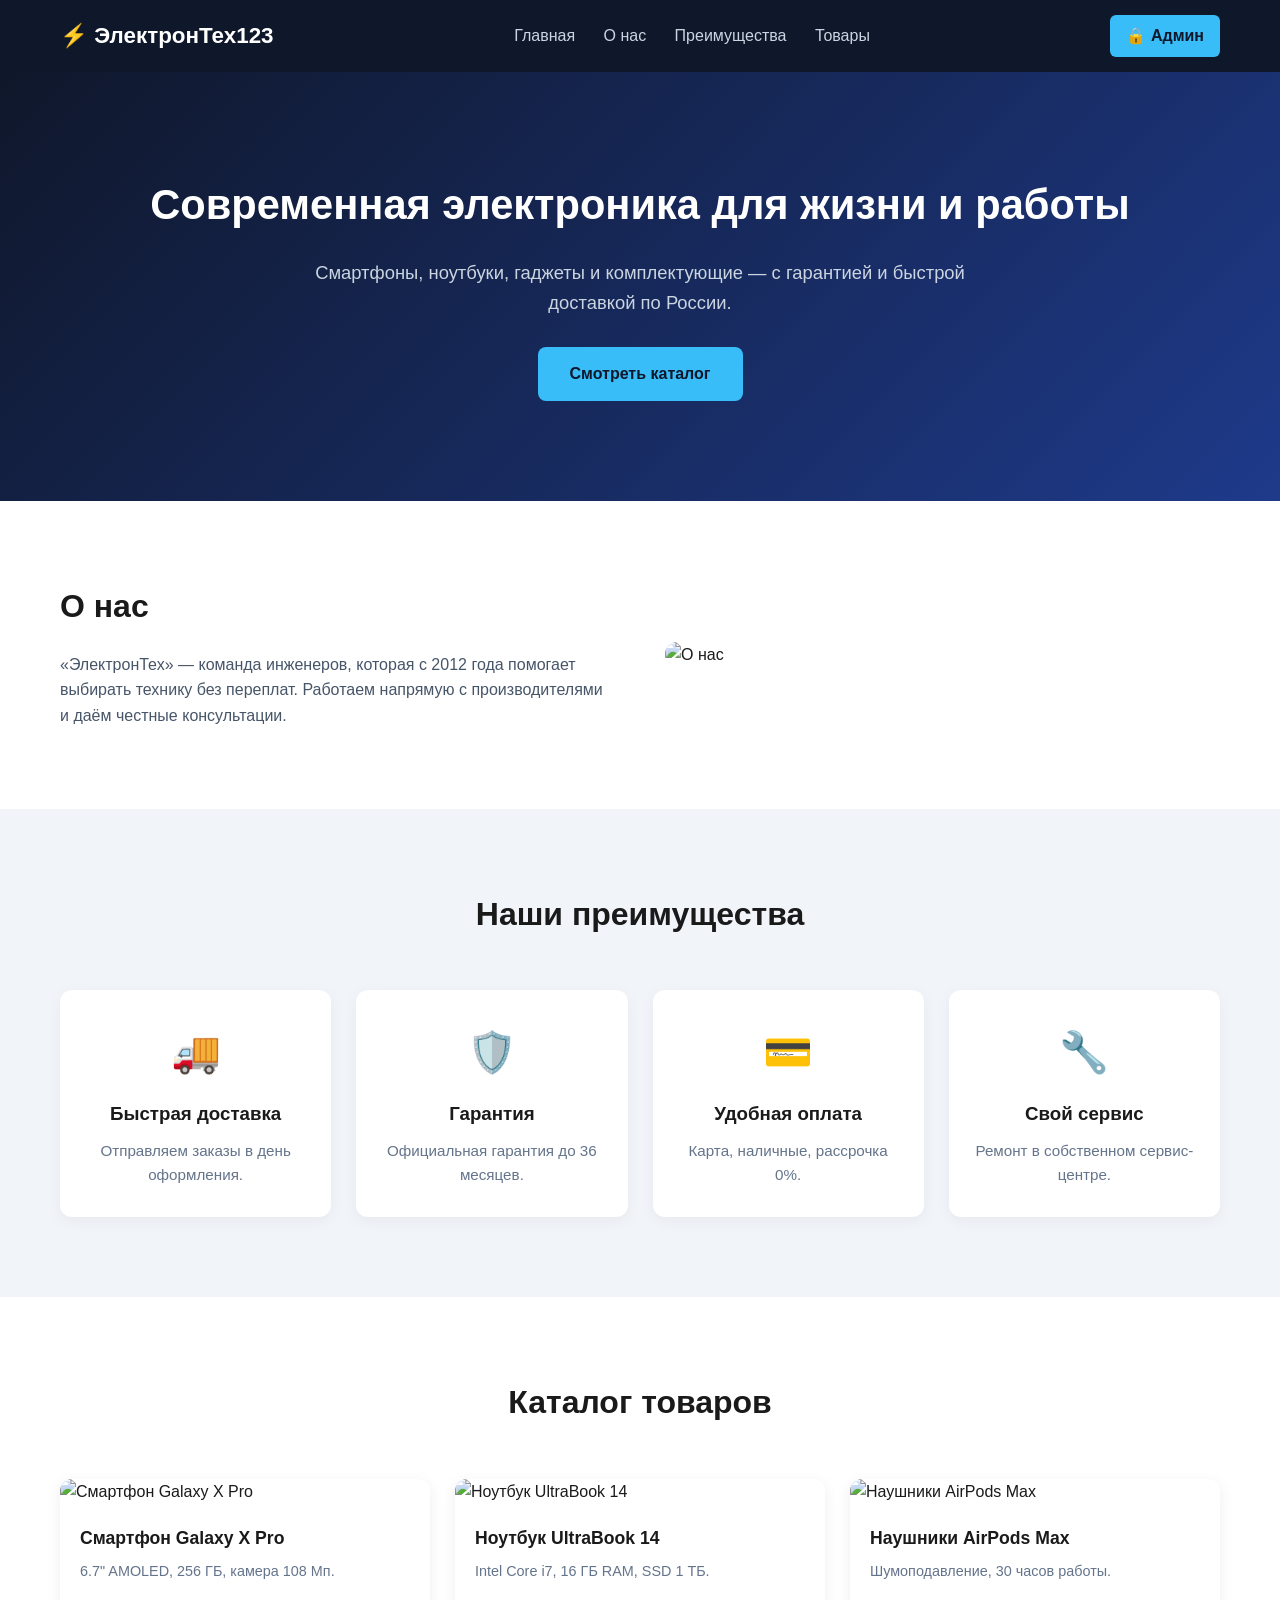
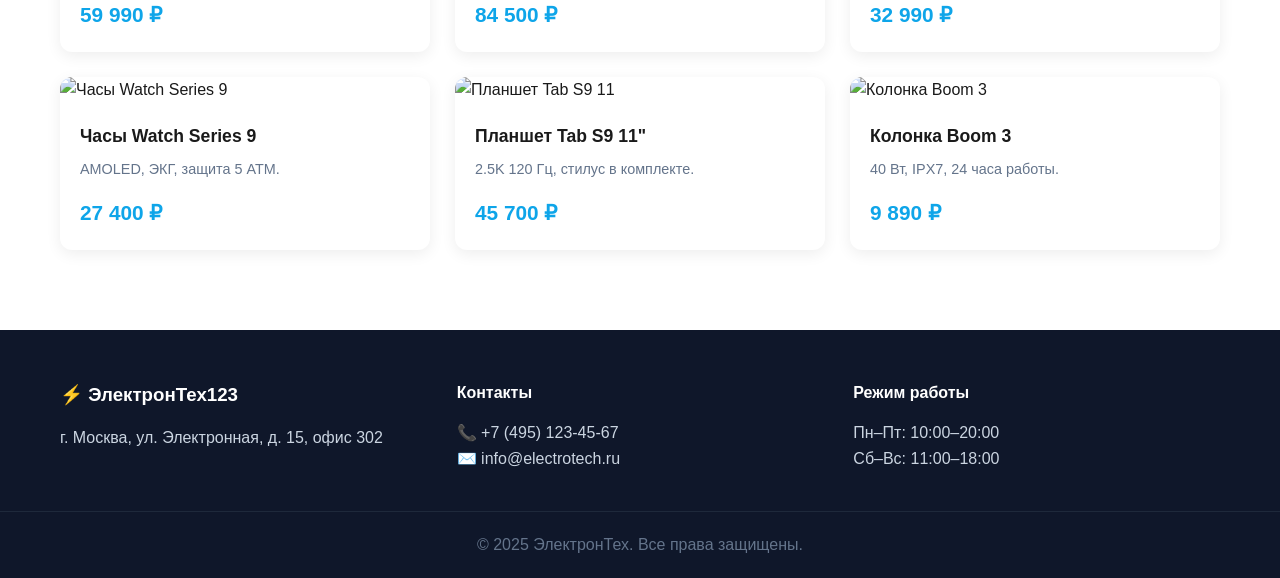
==== index.html @ a79dd2af "Add files via upload" ====
<!DOCTYPE html>
<html lang="ru">
<head>
  <meta charset="UTF-8" />
  <meta name="viewport" content="width=device-width, initial-scale=1.0" />
  <title>Электроника — магазин</title>
  <link rel="stylesheet" href="style.css" />
</head>
<body>

<header class="header">
  <div class="container header-inner">
    <a href="index.html" class="logo">
      <span id="logoIcon"></span> <span id="siteTitle"></span>
    </a>
    <nav class="nav">
      <a href="#hero">Главная</a>
      <a href="#about">О нас</a>
      <a href="#advantages">Преимущества</a>
      <a href="#products">Товары</a>
    </nav>
    <a href="admin.html" class="admin-btn">🔒 Админ</a>
  </div>
</header>

<section id="hero" class="hero">
  <div class="container">
    <h1 id="heroTitle"></h1>
    <p id="heroSubtitle"></p>
    <a href="#products" class="btn-primary" id="heroBtn"></a>
  </div>
</section>

<section id="about" class="section">
  <div class="container about-grid">
    <div>
      <h2 id="aboutTitle"></h2>
      <p id="aboutText"></p>
    </div>
    <img id="aboutImage" src="" alt="О нас" />
  </div>
</section>

<section id="advantages" class="section section-alt">
  <div class="container">
    <h2 class="section-title">Наши преимущества</h2>
    <div class="adv-grid" id="advantagesGrid"></div>
  </div>
</section>

<section id="products" class="section">
  <div class="container">
    <h2 class="section-title">Каталог товаров</h2>
    <div class="products-grid" id="productsGrid"></div>
  </div>
</section>

<footer class="footer">
  <div class="container footer-grid">
    <div>
      <h3 id="footerLogo"></h3>
      <p id="footerAddress"></p>
    </div>
    <div>
      <h4>Контакты</h4>
      <p id="footerPhone"></p>
      <p id="footerEmail"></p>
    </div>
    <div>
      <h4>Режим работы</h4>
      <p>Пн–Пт: 10:00–20:00</p>
      <p>Сб–Вс: 11:00–18:00</p>
    </div>
  </div>
  <div class="footer-bottom"><p id="footerCopyright"></p></div>
</footer>

<script src="data.js"></script>
<script src="script.js"></script>
</body>
</html>
---- style.css ----
* { margin: 0; padding: 0; box-sizing: border-box; }
body { font-family: 'Segoe UI', Arial, sans-serif; color: #1a1a1a; background: #fff; line-height: 1.6; }
.container { max-width: 1200px; margin: 0 auto; padding: 0 20px; }

/* Шапка */
.header { background: #0f172a; color: #fff; position: sticky; top: 0; z-index: 100; }
.header-inner { display: flex; justify-content: space-between; align-items: center; padding: 15px 20px; }
.logo { color: #fff; text-decoration: none; font-size: 1.4rem; font-weight: bold; }
.nav a { color: #cbd5e1; text-decoration: none; margin: 0 12px; }
.nav a:hover { color: #38bdf8; }
.admin-btn { background: #38bdf8; color: #0f172a; padding: 8px 16px; border-radius: 6px; text-decoration: none; font-weight: 600; }

/* Hero */
.hero { background: linear-gradient(135deg, #0f172a, #1e3a8a); color: #fff; padding: 100px 20px; text-align: center; }
.hero h1 { font-size: 2.6rem; margin-bottom: 20px; }
.hero p { font-size: 1.15rem; color: #cbd5e1; max-width: 700px; margin: 0 auto 30px; }
.btn-primary { display: inline-block; background: #38bdf8; color: #0f172a; padding: 14px 32px; border-radius: 8px; text-decoration: none; font-weight: bold; border: none; cursor: pointer; }

/* Секции */
.section { padding: 80px 0; }
.section-alt { background: #f1f5f9; }
.section-title { text-align: center; font-size: 2rem; margin-bottom: 50px; }

/* О нас */
.about-grid { display: grid; grid-template-columns: 1fr 1fr; gap: 50px; align-items: center; }
.about-grid h2 { font-size: 2rem; margin-bottom: 20px; }
.about-grid p { color: #475569; }
.about-grid img { width: 100%; border-radius: 12px; }

/* Преимущества */
.adv-grid { display: grid; grid-template-columns: repeat(auto-fit, minmax(240px, 1fr)); gap: 25px; }
.adv-card { background: #fff; padding: 30px 25px; border-radius: 12px; text-align: center; box-shadow: 0 4px 15px rgba(0,0,0,0.05); }
.adv-card .icon { font-size: 2.5rem; margin-bottom: 15px; }
.adv-card h3 { margin-bottom: 10px; }
.adv-card p { color: #64748b; font-size: 0.95rem; }

/* Товары */
.products-grid { display: grid; grid-template-columns: repeat(auto-fill, minmax(280px, 1fr)); gap: 25px; }
.product-card { background: #fff; border-radius: 12px; overflow: hidden; box-shadow: 0 4px 15px rgba(0,0,0,0.07); }
.product-card img { width: 100%; height: 200px; object-fit: cover; }
.product-body { padding: 20px; }
.product-body h3 { font-size: 1.1rem; margin-bottom: 8px; }
.product-body .desc { color: #64748b; font-size: 0.9rem; margin-bottom: 15px; }
.product-body .price { font-size: 1.3rem; font-weight: bold; color: #0ea5e9; }

/* Подвал */
.footer { background: #0f172a; color: #cbd5e1; padding: 50px 0 20px; }
.footer-grid { display: grid; grid-template-columns: repeat(auto-fit, minmax(220px, 1fr)); gap: 30px; }
.footer h3, .footer h4 { color: #fff; margin-bottom: 15px; }
.footer-bottom { border-top: 1px solid #1e293b; margin-top: 40px; padding-top: 20px; text-align: center; color: #64748b; }

/* ===== АДМИНКА ===== */
.admin-header { background: #0f172a; color: #fff; padding: 15px 25px; display: flex; justify-content: space-between; align-items: center; }
.admin-header h2 { font-size: 1.2rem; }
.admin-header a, .admin-header button { margin-left: 10px; }
.admin-body { padding: 30px 20px; max-width: 900px; margin: 0 auto; }
.form-section { background: #fff; padding: 25px; border-radius: 12px; margin-bottom: 20px; box-shadow: 0 2px 8px rgba(0,0,0,0.06); }
.form-section h3 { margin-bottom: 20px; border-bottom: 2px solid #e2e8f0; padding-bottom: 10px; }
.form-group { margin-bottom: 15px; }
.form-group label { display: block; margin-bottom: 6px; font-weight: 600; color: #334155; font-size: 0.9rem; }
.form-group input, .form-group textarea { width: 100%; padding: 10px; border: 1px solid #cbd5e1; border-radius: 6px; font-size: 0.95rem; font-family: inherit; }
.form-group textarea { min-height: 80px; resize: vertical; }
.item-card { background: #f8fafc; padding: 15px; border-radius: 8px; margin-bottom: 15px; position: relative; border: 1px solid #e2e8f0; }
.item-card .remove-btn { position: absolute; top: 10px; right: 10px; background: #dc2626; color: #fff; border: none; border-radius: 6px; padding: 5px 10px; cursor: pointer; font-size: 0.8rem; }
.add-btn { background: #10b981; color: #fff; border: none; padding: 10px 20px; border-radius: 6px; cursor: pointer; font-weight: 600; }
.btn-secondary { background: #e2e8f0; color: #0f172a; padding: 10px 20px; border-radius: 6px; border: none; cursor: pointer; font-weight: 600; text-decoration: none; display: inline-block; }
.save-status { position: fixed; bottom: 20px; right: 20px; padding: 15px 25px; border-radius: 8px; background: #10b981; color: #fff; font-weight: bold; opacity: 0; transition: opacity .3s; }
.save-status.show { opacity: 1; }
.login-screen { max-width: 400px; margin: 100px auto; background: #fff; padding: 40px; border-radius: 12px; box-shadow: 0 10px 30px rgba(0,0,0,0.1); }
.login-screen h2 { margin-bottom: 20px; text-align: center; }
.error { color: #dc2626; margin-top: 10px; text-align: center; }
.hidden { display: none !important; }

@media (max-width: 768px) {
  .nav { display: none; }
  .about-grid { grid-template-columns: 1fr; }
  .hero h1 { font-size: 1.8rem; }
}
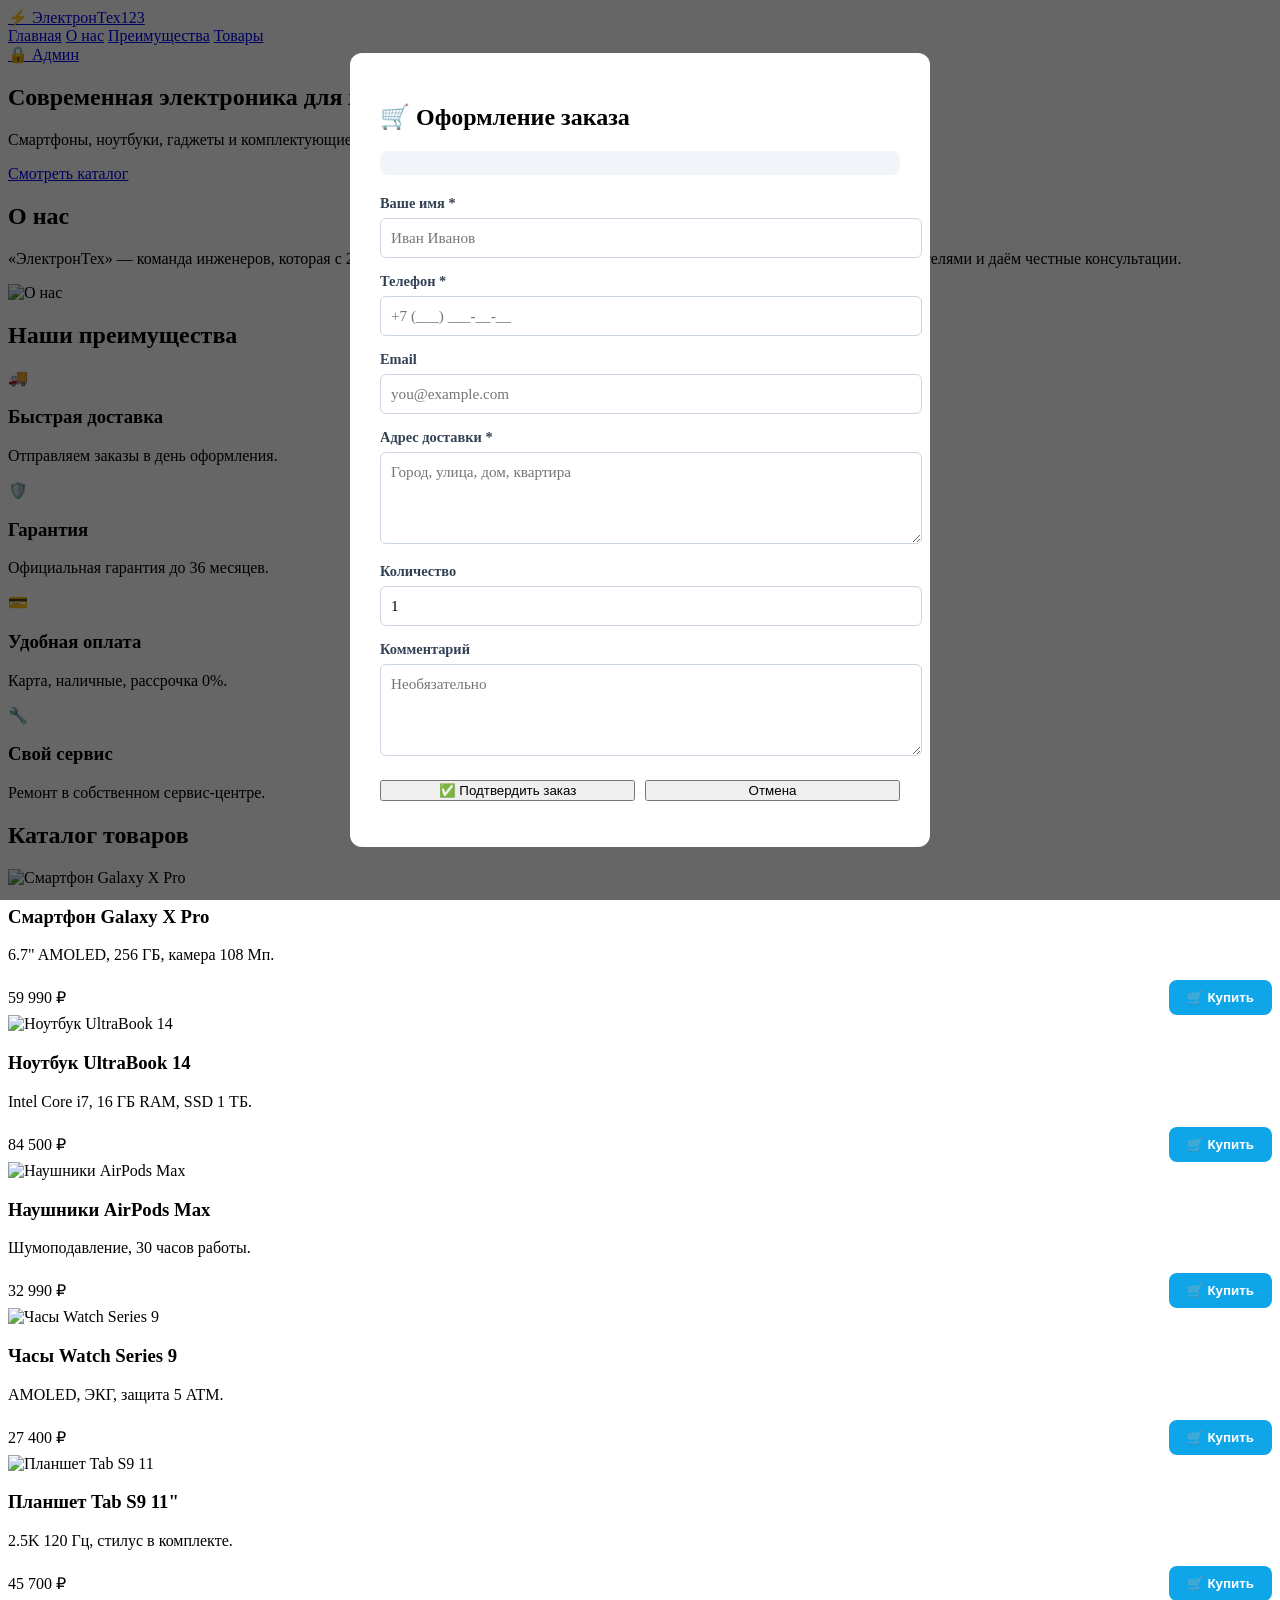
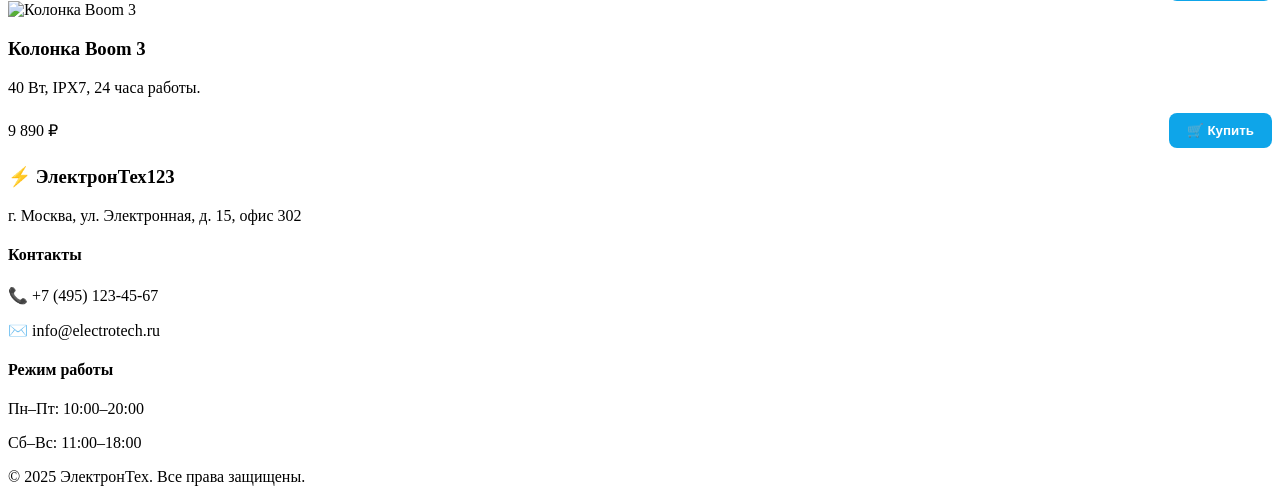
==== commit 235db10b: "Add files via upload" ====
--- a/index.html
+++ b/index.html
@@ -75,6 +75,48 @@
   <div class="footer-bottom"><p id="footerCopyright"></p></div>
 </footer>
 
+<!-- ===== МОДАЛКА ОФОРМЛЕНИЯ ЗАКАЗА ===== -->
+<div id="orderModal" class="modal hidden">
+  <div class="modal-content">
+    <h2>🛒 Оформление заказа</h2>
+    <div id="orderProduct" class="order-product"></div>
+
+    <form id="orderForm">
+      <div class="form-group">
+        <label>Ваше имя *</label>
+        <input type="text" name="name" required placeholder="Иван Иванов" />
+      </div>
+      <div class="form-group">
+        <label>Телефон *</label>
+        <input type="tel" name="phone" required placeholder="+7 (___) ___-__-__" />
+      </div>
+      <div class="form-group">
+        <label>Email</label>
+        <input type="email" name="email" placeholder="you@example.com" />
+      </div>
+      <div class="form-group">
+        <label>Адрес доставки *</label>
+        <textarea name="address" required placeholder="Город, улица, дом, квартира"></textarea>
+      </div>
+      <div class="form-group">
+        <label>Количество</label>
+        <input type="number" name="quantity" value="1" min="1" />
+      </div>
+      <div class="form-group">
+        <label>Комментарий</label>
+        <textarea name="comment" placeholder="Необязательно"></textarea>
+      </div>
+
+      <div class="modal-actions">
+        <button type="submit" class="btn-primary">✅ Подтвердить заказ</button>
+        <button type="button" class="btn-secondary" id="orderCancel">Отмена</button>
+      </div>
+    </form>
+
+    <p id="orderStatus" class="order-status"></p>
+  </div>
+</div>
+
 <script src="data.js"></script>
 <script src="script.js"></script>
 </body>
--- a/style.css
+++ b/style.css
@@ -1,78 +1,93 @@
-* { margin: 0; padding: 0; box-sizing: border-box; }
-body { font-family: 'Segoe UI', Arial, sans-serif; color: #1a1a1a; background: #fff; line-height: 1.6; }
-.container { max-width: 1200px; margin: 0 auto; padding: 0 20px; }
+/* ===== Кнопка "Купить" и цена в ряд ===== */
+.price-row {
+  display: flex;
+  justify-content: space-between;
+  align-items: center;
+  gap: 10px;
+  margin-top: 10px;
+}
+.buy-btn {
+  background: #0ea5e9;
+  color: #fff;
+  border: none;
+  padding: 10px 18px;
+  border-radius: 8px;
+  cursor: pointer;
+  font-weight: 600;
+  transition: background .2s;
+}
+.buy-btn:hover { background: #0284c7; }
 
-/* Шапка */
-.header { background: #0f172a; color: #fff; position: sticky; top: 0; z-index: 100; }
-.header-inner { display: flex; justify-content: space-between; align-items: center; padding: 15px 20px; }
-.logo { color: #fff; text-decoration: none; font-size: 1.4rem; font-weight: bold; }
-.nav a { color: #cbd5e1; text-decoration: none; margin: 0 12px; }
-.nav a:hover { color: #38bdf8; }
-.admin-btn { background: #38bdf8; color: #0f172a; padding: 8px 16px; border-radius: 6px; text-decoration: none; font-weight: 600; }
+/* ===== Модалка заказа ===== */
+.modal {
+  position: fixed;
+  inset: 0;
+  background: rgba(0,0,0,0.6);
+  display: flex;
+  justify-content: center;
+  align-items: center;
+  z-index: 1000;
+  padding: 20px;
+  overflow-y: auto;
+}
+.modal-content {
+  background: #fff;
+  padding: 30px;
+  border-radius: 12px;
+  width: 100%;
+  max-width: 520px;
+  max-height: 90vh;
+  overflow-y: auto;
+}
+.modal-content h2 { margin-bottom: 20px; }
+.modal-content .form-group { margin-bottom: 15px; }
+.modal-content .form-group label {
+  display: block;
+  margin-bottom: 6px;
+  font-weight: 600;
+  color: #334155;
+  font-size: 0.9rem;
+}
+.modal-content .form-group input,
+.modal-content .form-group textarea {
+  width: 100%;
+  padding: 10px;
+  border: 1px solid #cbd5e1;
+  border-radius: 6px;
+  font-size: 0.95rem;
+  font-family: inherit;
+}
+.modal-content .form-group textarea { min-height: 70px; resize: vertical; }
+.modal-actions {
+  display: flex;
+  gap: 10px;
+  margin-top: 20px;
+}
+.modal-actions button { flex: 1; }
 
-/* Hero */
-.hero { background: linear-gradient(135deg, #0f172a, #1e3a8a); color: #fff; padding: 100px 20px; text-align: center; }
-.hero h1 { font-size: 2.6rem; margin-bottom: 20px; }
-.hero p { font-size: 1.15rem; color: #cbd5e1; max-width: 700px; margin: 0 auto 30px; }
-.btn-primary { display: inline-block; background: #38bdf8; color: #0f172a; padding: 14px 32px; border-radius: 8px; text-decoration: none; font-weight: bold; border: none; cursor: pointer; }
+.order-product {
+  display: flex;
+  gap: 15px;
+  align-items: center;
+  background: #f1f5f9;
+  padding: 12px;
+  border-radius: 8px;
+  margin-bottom: 20px;
+}
+.order-product img {
+  width: 60px;
+  height: 60px;
+  object-fit: cover;
+  border-radius: 6px;
+}
+.order-product .price {
+  color: #0ea5e9;
+  font-weight: bold;
+  margin-top: 4px;
+}
 
-/* Секции */
-.section { padding: 80px 0; }
-.section-alt { background: #f1f5f9; }
-.section-title { text-align: center; font-size: 2rem; margin-bottom: 50px; }
-
-/* О нас */
-.about-grid { display: grid; grid-template-columns: 1fr 1fr; gap: 50px; align-items: center; }
-.about-grid h2 { font-size: 2rem; margin-bottom: 20px; }
-.about-grid p { color: #475569; }
-.about-grid img { width: 100%; border-radius: 12px; }
-
-/* Преимущества */
-.adv-grid { display: grid; grid-template-columns: repeat(auto-fit, minmax(240px, 1fr)); gap: 25px; }
-.adv-card { background: #fff; padding: 30px 25px; border-radius: 12px; text-align: center; box-shadow: 0 4px 15px rgba(0,0,0,0.05); }
-.adv-card .icon { font-size: 2.5rem; margin-bottom: 15px; }
-.adv-card h3 { margin-bottom: 10px; }
-.adv-card p { color: #64748b; font-size: 0.95rem; }
-
-/* Товары */
-.products-grid { display: grid; grid-template-columns: repeat(auto-fill, minmax(280px, 1fr)); gap: 25px; }
-.product-card { background: #fff; border-radius: 12px; overflow: hidden; box-shadow: 0 4px 15px rgba(0,0,0,0.07); }
-.product-card img { width: 100%; height: 200px; object-fit: cover; }
-.product-body { padding: 20px; }
-.product-body h3 { font-size: 1.1rem; margin-bottom: 8px; }
-.product-body .desc { color: #64748b; font-size: 0.9rem; margin-bottom: 15px; }
-.product-body .price { font-size: 1.3rem; font-weight: bold; color: #0ea5e9; }
-
-/* Подвал */
-.footer { background: #0f172a; color: #cbd5e1; padding: 50px 0 20px; }
-.footer-grid { display: grid; grid-template-columns: repeat(auto-fit, minmax(220px, 1fr)); gap: 30px; }
-.footer h3, .footer h4 { color: #fff; margin-bottom: 15px; }
-.footer-bottom { border-top: 1px solid #1e293b; margin-top: 40px; padding-top: 20px; text-align: center; color: #64748b; }
-
-/* ===== АДМИНКА ===== */
-.admin-header { background: #0f172a; color: #fff; padding: 15px 25px; display: flex; justify-content: space-between; align-items: center; }
-.admin-header h2 { font-size: 1.2rem; }
-.admin-header a, .admin-header button { margin-left: 10px; }
-.admin-body { padding: 30px 20px; max-width: 900px; margin: 0 auto; }
-.form-section { background: #fff; padding: 25px; border-radius: 12px; margin-bottom: 20px; box-shadow: 0 2px 8px rgba(0,0,0,0.06); }
-.form-section h3 { margin-bottom: 20px; border-bottom: 2px solid #e2e8f0; padding-bottom: 10px; }
-.form-group { margin-bottom: 15px; }
-.form-group label { display: block; margin-bottom: 6px; font-weight: 600; color: #334155; font-size: 0.9rem; }
-.form-group input, .form-group textarea { width: 100%; padding: 10px; border: 1px solid #cbd5e1; border-radius: 6px; font-size: 0.95rem; font-family: inherit; }
-.form-group textarea { min-height: 80px; resize: vertical; }
-.item-card { background: #f8fafc; padding: 15px; border-radius: 8px; margin-bottom: 15px; position: relative; border: 1px solid #e2e8f0; }
-.item-card .remove-btn { position: absolute; top: 10px; right: 10px; background: #dc2626; color: #fff; border: none; border-radius: 6px; padding: 5px 10px; cursor: pointer; font-size: 0.8rem; }
-.add-btn { background: #10b981; color: #fff; border: none; padding: 10px 20px; border-radius: 6px; cursor: pointer; font-weight: 600; }
-.btn-secondary { background: #e2e8f0; color: #0f172a; padding: 10px 20px; border-radius: 6px; border: none; cursor: pointer; font-weight: 600; text-decoration: none; display: inline-block; }
-.save-status { position: fixed; bottom: 20px; right: 20px; padding: 15px 25px; border-radius: 8px; background: #10b981; color: #fff; font-weight: bold; opacity: 0; transition: opacity .3s; }
-.save-status.show { opacity: 1; }
-.login-screen { max-width: 400px; margin: 100px auto; background: #fff; padding: 40px; border-radius: 12px; box-shadow: 0 10px 30px rgba(0,0,0,0.1); }
-.login-screen h2 { margin-bottom: 20px; text-align: center; }
-.error { color: #dc2626; margin-top: 10px; text-align: center; }
-.hidden { display: none !important; }
-
-@media (max-width: 768px) {
-  .nav { display: none; }
-  .about-grid { grid-template-columns: 1fr; }
-  .hero h1 { font-size: 1.8rem; }
+.order-status {
+  margin-top: 15px;
+  text-align: center;
+  font-weight: 600;
 }
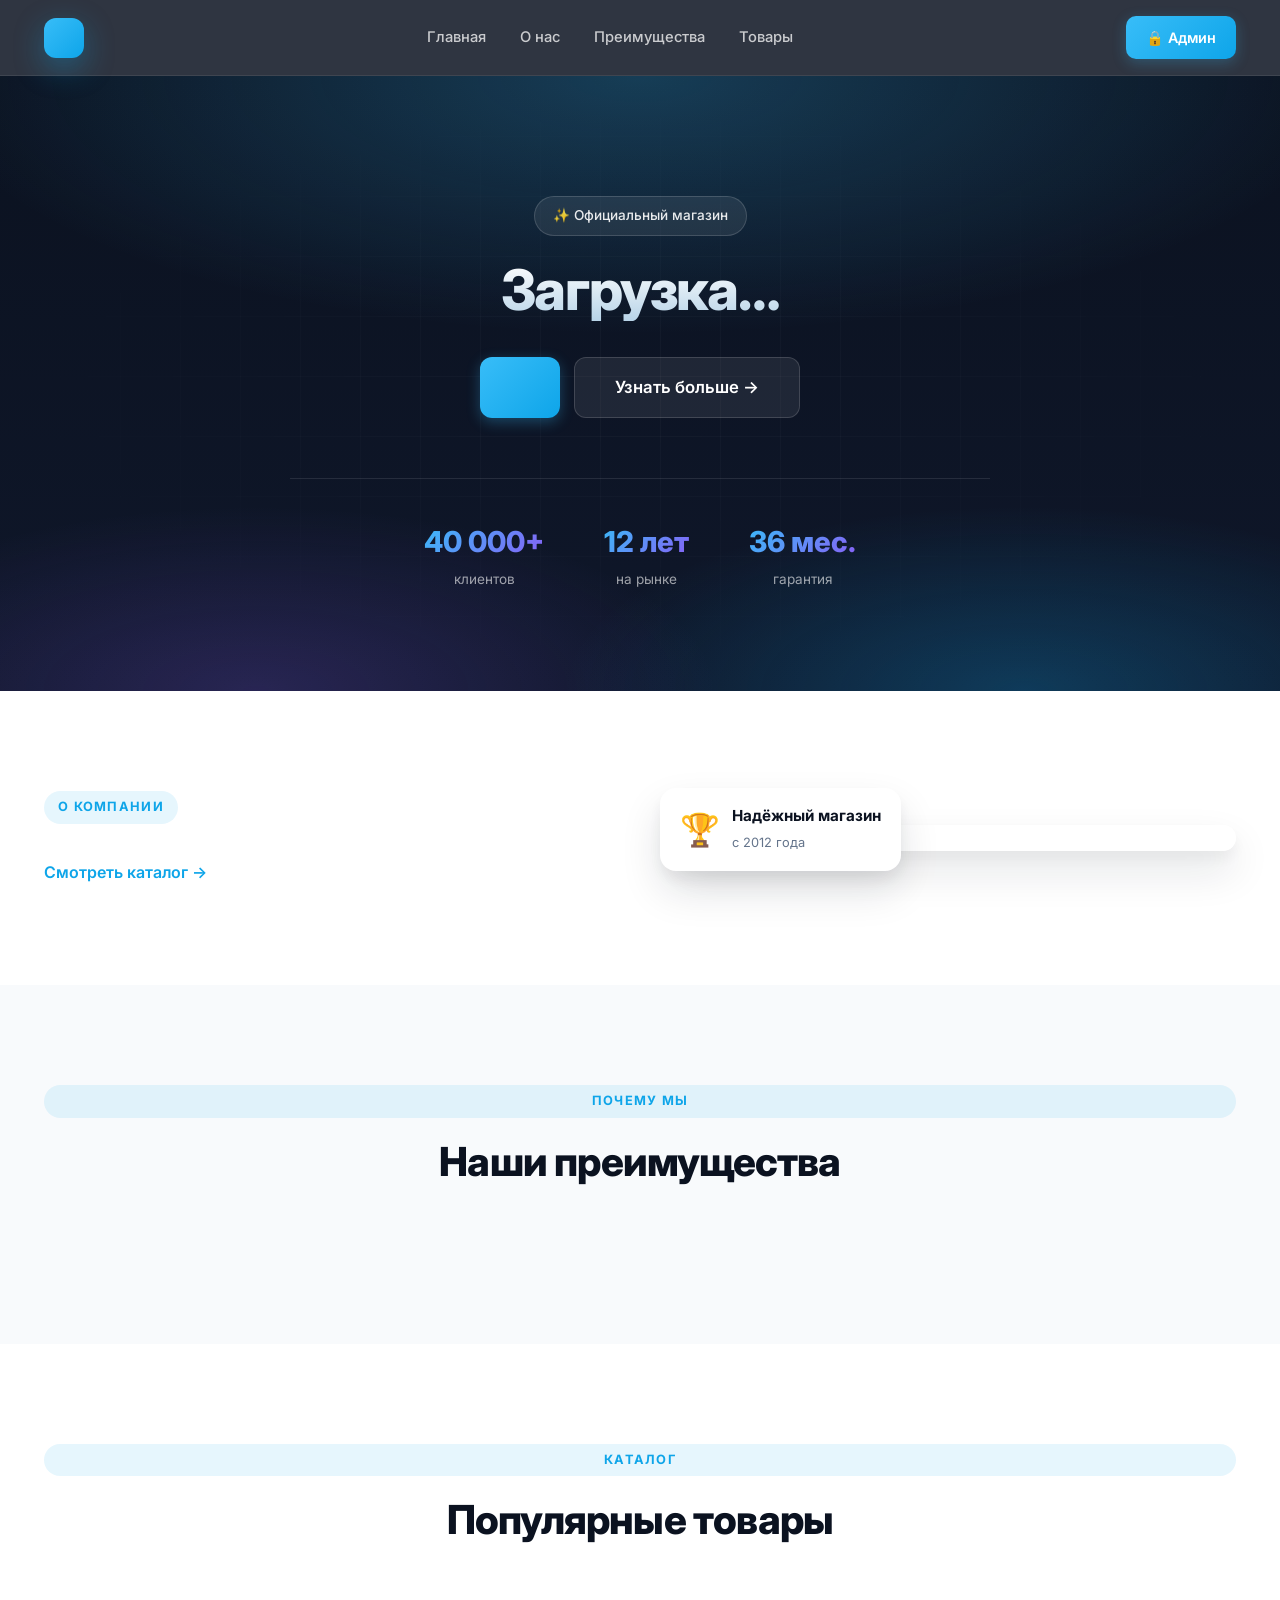
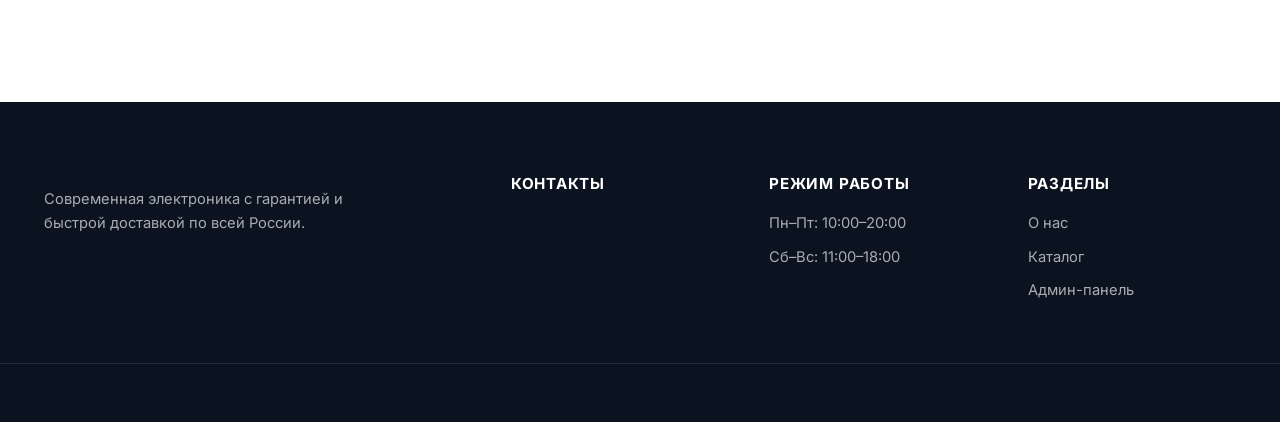
==== commit 0c6ba762: "Add files via upload" ====
--- a/index.html
+++ b/index.html
@@ -3,7 +3,10 @@
 <head>
   <meta charset="UTF-8" />
   <meta name="viewport" content="width=device-width, initial-scale=1.0" />
-  <title>Электроника — магазин</title>
+  <title>ЭлектронТех — магазин электроники</title>
+  <link rel="preconnect" href="https://fonts.googleapis.com">
+  <link rel="preconnect" href="https://fonts.gstatic.com" crossorigin>
+  <link href="https://fonts.googleapis.com/css2?family=Inter:wght@400;500;600;700;800&display=swap" rel="stylesheet">
   <link rel="stylesheet" href="style.css" />
 </head>
 <body>
@@ -11,7 +14,8 @@
 <header class="header">
   <div class="container header-inner">
     <a href="index.html" class="logo">
-      <span id="logoIcon"></span> <span id="siteTitle"></span>
+      <span class="logo-icon" id="logoIcon"></span>
+      <span class="logo-text" id="siteTitle"></span>
     </a>
     <nav class="nav">
       <a href="#hero">Главная</a>
@@ -23,34 +27,61 @@
   </div>
 </header>
 
+<!-- HERO -->
 <section id="hero" class="hero">
-  <div class="container">
-    <h1 id="heroTitle"></h1>
+  <div class="hero-bg"></div>
+  <div class="container hero-content">
+    <span class="hero-badge">✨ Официальный магазин</span>
+    <h1 id="heroTitle">Загрузка…</h1>
     <p id="heroSubtitle"></p>
-    <a href="#products" class="btn-primary" id="heroBtn"></a>
+    <div class="hero-actions">
+      <a href="#products" class="btn-primary btn-large" id="heroBtn"></a>
+      <a href="#advantages" class="btn-ghost btn-large">Узнать больше →</a>
+    </div>
+    <div class="hero-stats">
+      <div><strong>40 000+</strong><span>клиентов</span></div>
+      <div><strong>12 лет</strong><span>на рынке</span></div>
+      <div><strong>36 мес.</strong><span>гарантия</span></div>
+    </div>
   </div>
 </section>
 
+<!-- О НАС -->
 <section id="about" class="section">
   <div class="container about-grid">
-    <div>
+    <div class="about-text">
+      <span class="section-eyebrow">О компании</span>
       <h2 id="aboutTitle"></h2>
       <p id="aboutText"></p>
+      <a href="#products" class="link-arrow">Смотреть каталог →</a>
     </div>
-    <img id="aboutImage" src="" alt="О нас" />
+    <div class="about-image-wrap">
+      <img id="aboutImage" src="" alt="О нас" />
+      <div class="about-badge">
+        <span>🏆</span>
+        <div>
+          <strong>Надёжный магазин</strong>
+          <small>с 2012 года</small>
+        </div>
+      </div>
+    </div>
   </div>
 </section>
 
+<!-- ПРЕИМУЩЕСТВА -->
 <section id="advantages" class="section section-alt">
   <div class="container">
+    <span class="section-eyebrow">Почему мы</span>
     <h2 class="section-title">Наши преимущества</h2>
     <div class="adv-grid" id="advantagesGrid"></div>
   </div>
 </section>
 
+<!-- ТОВАРЫ -->
 <section id="products" class="section">
   <div class="container">
-    <h2 class="section-title">Каталог товаров</h2>
+    <span class="section-eyebrow">Каталог</span>
+    <h2 class="section-title">Популярные товары</h2>
     <div class="products-grid" id="productsGrid"></div>
   </div>
 </section>
@@ -59,6 +90,7 @@
   <div class="container footer-grid">
     <div>
       <h3 id="footerLogo"></h3>
+      <p class="footer-desc">Современная электроника с гарантией и быстрой доставкой по всей России.</p>
       <p id="footerAddress"></p>
     </div>
     <div>
@@ -71,24 +103,35 @@
       <p>Пн–Пт: 10:00–20:00</p>
       <p>Сб–Вс: 11:00–18:00</p>
     </div>
+    <div>
+      <h4>Разделы</h4>
+      <a href="#about" class="footer-link">О нас</a>
+      <a href="#products" class="footer-link">Каталог</a>
+      <a href="admin.html" class="footer-link">Админ-панель</a>
+    </div>
   </div>
   <div class="footer-bottom"><p id="footerCopyright"></p></div>
 </footer>
 
-<!-- ===== МОДАЛКА ОФОРМЛЕНИЯ ЗАКАЗА ===== -->
+<!-- МОДАЛКА -->
 <div id="orderModal" class="modal hidden">
   <div class="modal-content">
-    <h2>🛒 Оформление заказа</h2>
+    <div class="modal-header">
+      <h2>🛒 Оформление заказа</h2>
+      <button type="button" class="modal-close" id="orderCancel">✕</button>
+    </div>
     <div id="orderProduct" class="order-product"></div>
 
     <form id="orderForm">
-      <div class="form-group">
-        <label>Ваше имя *</label>
-        <input type="text" name="name" required placeholder="Иван Иванов" />
-      </div>
-      <div class="form-group">
-        <label>Телефон *</label>
-        <input type="tel" name="phone" required placeholder="+7 (___) ___-__-__" />
+      <div class="form-row">
+        <div class="form-group">
+          <label>Ваше имя *</label>
+          <input type="text" name="name" required placeholder="Иван Иванов" />
+        </div>
+        <div class="form-group">
+          <label>Телефон *</label>
+          <input type="tel" name="phone" required placeholder="+7 (999) 123-45-67" />
+        </div>
       </div>
       <div class="form-group">
         <label>Email</label>
@@ -106,18 +149,30 @@
         <label>Комментарий</label>
         <textarea name="comment" placeholder="Необязательно"></textarea>
       </div>
-
       <div class="modal-actions">
-        <button type="submit" class="btn-primary">✅ Подтвердить заказ</button>
-        <button type="button" class="btn-secondary" id="orderCancel">Отмена</button>
+        <button type="submit" class="btn-primary btn-large">✅ Подтвердить заказ</button>
       </div>
     </form>
-
     <p id="orderStatus" class="order-status"></p>
   </div>
 </div>
 
-<script src="data.js"></script>
 <script src="script.js"></script>
+<script>
+  // Анимация появления при скролле
+  const observer = new IntersectionObserver((entries) => {
+    entries.forEach(e => {
+      if (e.isIntersecting) {
+        e.target.classList.add('revealed');
+        observer.unobserve(e.target);
+      }
+    });
+  }, { threshold: 0.1 });
+
+  document.querySelectorAll('.section, .adv-card, .product-card').forEach(el => {
+    el.classList.add('reveal');
+    observer.observe(el);
+  });
+</script>
 </body>
 </html>
--- a/style.css
+++ b/style.css
@@ -1,93 +1,944 @@
-/* ===== Кнопка "Купить" и цена в ряд ===== */
+/* ============================================
+   RESET & БАЗОВЫЕ СТИЛИ
+   ============================================ */
+*, *::before, *::after { margin: 0; padding: 0; box-sizing: border-box; }
+
+:root {
+  --primary: #0ea5e9;
+  --primary-dark: #0284c7;
+  --accent: #38bdf8;
+  --dark: #0b1220;
+  --dark-2: #0f172a;
+  --gray-50: #f8fafc;
+  --gray-100: #f1f5f9;
+  --gray-200: #e2e8f0;
+  --gray-300: #cbd5e1;
+  --gray-500: #64748b;
+  --gray-600: #475569;
+  --gray-700: #334155;
+  --white: #ffffff;
+  --radius: 16px;
+  --radius-sm: 10px;
+  --shadow-sm: 0 1px 3px rgba(15, 23, 42, 0.06), 0 1px 2px rgba(15, 23, 42, 0.04);
+  --shadow-md: 0 4px 12px rgba(15, 23, 42, 0.08), 0 2px 4px rgba(15, 23, 42, 0.04);
+  --shadow-lg: 0 20px 40px rgba(15, 23, 42, 0.12), 0 8px 16px rgba(15, 23, 42, 0.06);
+  --shadow-glow: 0 10px 30px rgba(14, 165, 233, 0.35);
+}
+
+html { scroll-behavior: smooth; }
+
+body {
+  font-family: 'Inter', -apple-system, 'Segoe UI', Arial, sans-serif;
+  color: var(--dark);
+  background: var(--white);
+  line-height: 1.6;
+  -webkit-font-smoothing: antialiased;
+  -moz-osx-font-smoothing: grayscale;
+}
+
+.container { max-width: 1240px; margin: 0 auto; padding: 0 24px; }
+
+img { max-width: 100%; display: block; }
+
+/* ============================================
+   HEADER
+   ============================================ */
+.header {
+  position: sticky;
+  top: 0;
+  z-index: 100;
+  background: rgba(11, 18, 32, 0.85);
+  backdrop-filter: saturate(180%) blur(20px);
+  -webkit-backdrop-filter: saturate(180%) blur(20px);
+  border-bottom: 1px solid rgba(255, 255, 255, 0.08);
+}
+
+.header-inner {
+  display: flex;
+  justify-content: space-between;
+  align-items: center;
+  padding: 16px 24px;
+  gap: 20px;
+}
+
+.logo {
+  display: flex;
+  align-items: center;
+  gap: 10px;
+  text-decoration: none;
+  color: var(--white);
+  font-weight: 800;
+  font-size: 1.25rem;
+  letter-spacing: -0.02em;
+}
+
+.logo-icon {
+  font-size: 1.5rem;
+  display: inline-flex;
+  align-items: center;
+  justify-content: center;
+  width: 40px;
+  height: 40px;
+  background: linear-gradient(135deg, var(--accent), var(--primary));
+  border-radius: 12px;
+  box-shadow: var(--shadow-glow);
+}
+
+.nav { display: flex; gap: 6px; }
+
+.nav a {
+  color: rgba(255, 255, 255, 0.75);
+  text-decoration: none;
+  font-size: 0.92rem;
+  font-weight: 500;
+  padding: 8px 14px;
+  border-radius: 8px;
+  transition: all 0.2s ease;
+}
+
+.nav a:hover {
+  color: var(--white);
+  background: rgba(255, 255, 255, 0.08);
+}
+
+.admin-btn {
+  background: linear-gradient(135deg, var(--accent), var(--primary));
+  color: var(--white);
+  padding: 10px 20px;
+  border-radius: 10px;
+  text-decoration: none;
+  font-weight: 600;
+  font-size: 0.9rem;
+  transition: all 0.2s ease;
+  box-shadow: 0 4px 14px rgba(56, 189, 248, 0.25);
+}
+
+.admin-btn:hover {
+  transform: translateY(-1px);
+  box-shadow: 0 6px 20px rgba(56, 189, 248, 0.4);
+}
+
+/* ============================================
+   HERO
+   ============================================ */
+.hero {
+  position: relative;
+  padding: 120px 0 100px;
+  overflow: hidden;
+  color: var(--white);
+  text-align: center;
+}
+
+.hero-bg {
+  position: absolute;
+  inset: 0;
+  background:
+    radial-gradient(ellipse 80% 60% at 50% 0%, rgba(56, 189, 248, 0.25), transparent 70%),
+    radial-gradient(ellipse 60% 50% at 20% 100%, rgba(139, 92, 246, 0.2), transparent 60%),
+    radial-gradient(ellipse 60% 50% at 80% 100%, rgba(14, 165, 233, 0.25), transparent 60%),
+    linear-gradient(180deg, #0b1220 0%, #0f172a 100%);
+  z-index: -1;
+}
+
+.hero-bg::after {
+  content: '';
+  position: absolute;
+  inset: 0;
+  background-image:
+    linear-gradient(rgba(255, 255, 255, 0.03) 1px, transparent 1px),
+    linear-gradient(90deg, rgba(255, 255, 255, 0.03) 1px, transparent 1px);
+  background-size: 60px 60px;
+  mask-image: radial-gradient(ellipse at center, black, transparent 75%);
+}
+
+.hero-content {
+  position: relative;
+  animation: fadeInUp 0.8s ease both;
+}
+
+@keyframes fadeInUp {
+  from { opacity: 0; transform: translateY(30px); }
+  to { opacity: 1; transform: translateY(0); }
+}
+
+.hero-badge {
+  display: inline-flex;
+  align-items: center;
+  gap: 6px;
+  background: rgba(255, 255, 255, 0.08);
+  border: 1px solid rgba(255, 255, 255, 0.15);
+  backdrop-filter: blur(10px);
+  padding: 8px 18px;
+  border-radius: 999px;
+  font-size: 0.85rem;
+  font-weight: 500;
+  color: rgba(255, 255, 255, 0.9);
+  margin-bottom: 24px;
+}
+
+.hero h1 {
+  font-size: clamp(2rem, 5vw, 3.5rem);
+  font-weight: 800;
+  letter-spacing: -0.03em;
+  line-height: 1.1;
+  margin-bottom: 20px;
+  max-width: 900px;
+  margin-left: auto;
+  margin-right: auto;
+  background: linear-gradient(180deg, #ffffff 0%, #b8d4e8 100%);
+  -webkit-background-clip: text;
+  -webkit-text-fill-color: transparent;
+  background-clip: text;
+}
+
+.hero p {
+  font-size: 1.15rem;
+  color: rgba(255, 255, 255, 0.7);
+  max-width: 620px;
+  margin: 0 auto 36px;
+}
+
+.hero-actions {
+  display: flex;
+  gap: 14px;
+  justify-content: center;
+  flex-wrap: wrap;
+  margin-bottom: 60px;
+}
+
+.hero-stats {
+  display: flex;
+  justify-content: center;
+  gap: 60px;
+  flex-wrap: wrap;
+  padding-top: 40px;
+  border-top: 1px solid rgba(255, 255, 255, 0.1);
+  max-width: 700px;
+  margin: 0 auto;
+}
+
+.hero-stats > div {
+  display: flex;
+  flex-direction: column;
+  align-items: center;
+}
+
+.hero-stats strong {
+  font-size: 1.8rem;
+  font-weight: 800;
+  background: linear-gradient(135deg, var(--accent), #8b5cf6);
+  -webkit-background-clip: text;
+  -webkit-text-fill-color: transparent;
+  background-clip: text;
+}
+
+.hero-stats span {
+  font-size: 0.85rem;
+  color: rgba(255, 255, 255, 0.6);
+  margin-top: 4px;
+}
+
+/* ============================================
+   КНОПКИ
+   ============================================ */
+.btn-primary {
+  display: inline-flex;
+  align-items: center;
+  justify-content: center;
+  gap: 8px;
+  background: linear-gradient(135deg, var(--accent), var(--primary));
+  color: var(--white);
+  padding: 14px 32px;
+  border-radius: 12px;
+  text-decoration: none;
+  font-weight: 600;
+  font-size: 1rem;
+  border: none;
+  cursor: pointer;
+  transition: all 0.25s ease;
+  box-shadow: 0 4px 14px rgba(56, 189, 248, 0.3);
+  font-family: inherit;
+}
+
+.btn-primary:hover {
+  transform: translateY(-2px);
+  box-shadow: 0 8px 24px rgba(56, 189, 248, 0.45);
+}
+
+.btn-primary:active { transform: translateY(0); }
+
+.btn-large { padding: 16px 40px; font-size: 1.05rem; }
+
+.btn-ghost {
+  display: inline-flex;
+  align-items: center;
+  gap: 8px;
+  background: rgba(255, 255, 255, 0.08);
+  color: var(--white);
+  padding: 16px 40px;
+  border-radius: 12px;
+  text-decoration: none;
+  font-weight: 600;
+  font-size: 1.05rem;
+  border: 1px solid rgba(255, 255, 255, 0.15);
+  transition: all 0.25s ease;
+  backdrop-filter: blur(10px);
+}
+
+.btn-ghost:hover {
+  background: rgba(255, 255, 255, 0.15);
+  transform: translateY(-2px);
+}
+
+.btn-secondary {
+  background: var(--gray-100);
+  color: var(--dark);
+  padding: 12px 24px;
+  border-radius: 10px;
+  border: 1px solid var(--gray-200);
+  cursor: pointer;
+  font-weight: 600;
+  font-size: 0.9rem;
+  transition: all 0.2s ease;
+  font-family: inherit;
+}
+
+.btn-secondary:hover { background: var(--gray-200); }
+
+/* ============================================
+   СЕКЦИИ
+   ============================================ */
+.section { padding: 100px 0; position: relative; }
+.section-alt { background: var(--gray-50); }
+
+.section-eyebrow {
+  display: inline-block;
+  font-size: 0.8rem;
+  font-weight: 700;
+  text-transform: uppercase;
+  letter-spacing: 0.1em;
+  color: var(--primary);
+  margin-bottom: 12px;
+  padding: 6px 14px;
+  background: rgba(14, 165, 233, 0.1);
+  border-radius: 999px;
+}
+
+.section-title {
+  font-size: clamp(1.8rem, 3.5vw, 2.5rem);
+  font-weight: 800;
+  letter-spacing: -0.02em;
+  margin-bottom: 16px;
+  color: var(--dark);
+}
+
+.section .container > .section-eyebrow,
+.section .container > .section-title { text-align: center; display: block; }
+
+.section .container > .section-title { margin-bottom: 50px; }
+
+/* ============================================
+   О НАС
+   ============================================ */
+.about-grid {
+  display: grid;
+  grid-template-columns: 1fr 1fr;
+  gap: 80px;
+  align-items: center;
+}
+
+.about-text h2 {
+  font-size: clamp(1.8rem, 3.5vw, 2.5rem);
+  font-weight: 800;
+  letter-spacing: -0.02em;
+  margin-bottom: 20px;
+  color: var(--dark);
+}
+
+.about-text p {
+  color: var(--gray-600);
+  font-size: 1.05rem;
+  margin-bottom: 24px;
+  line-height: 1.75;
+}
+
+.link-arrow {
+  color: var(--primary);
+  text-decoration: none;
+  font-weight: 600;
+  font-size: 1rem;
+  display: inline-flex;
+  align-items: center;
+  gap: 6px;
+  transition: gap 0.2s ease;
+}
+
+.link-arrow:hover { gap: 12px; }
+
+.about-image-wrap { position: relative; }
+
+.about-image-wrap img {
+  width: 100%;
+  border-radius: 20px;
+  box-shadow: var(--shadow-lg);
+  transition: transform 0.4s ease;
+}
+
+.about-image-wrap:hover img { transform: scale(1.02) rotate(-1deg); }
+
+.about-badge {
+  position: absolute;
+  bottom: -20px;
+  left: -20px;
+  background: var(--white);
+  padding: 16px 20px;
+  border-radius: 16px;
+  box-shadow: var(--shadow-lg);
+  display: flex;
+  align-items: center;
+  gap: 12px;
+  animation: float 3s ease-in-out infinite;
+}
+
+@keyframes float {
+  0%, 100% { transform: translateY(0); }
+  50% { transform: translateY(-6px); }
+}
+
+.about-badge span { font-size: 2rem; }
+
+.about-badge strong {
+  display: block;
+  font-size: 0.95rem;
+  color: var(--dark);
+}
+
+.about-badge small {
+  font-size: 0.8rem;
+  color: var(--gray-500);
+}
+
+/* ============================================
+   ПРЕИМУЩЕСТВА
+   ============================================ */
+.adv-grid {
+  display: grid;
+  grid-template-columns: repeat(auto-fit, minmax(240px, 1fr));
+  gap: 24px;
+}
+
+.adv-card {
+  background: var(--white);
+  padding: 36px 28px;
+  border-radius: var(--radius);
+  box-shadow: var(--shadow-sm);
+  border: 1px solid var(--gray-200);
+  transition: all 0.3s ease;
+  text-align: center;
+}
+
+.adv-card:hover {
+  transform: translateY(-6px);
+  box-shadow: var(--shadow-lg);
+  border-color: var(--accent);
+}
+
+.adv-card .icon {
+  width: 64px;
+  height: 64px;
+  display: flex;
+  align-items: center;
+  justify-content: center;
+  font-size: 1.8rem;
+  margin: 0 auto 20px;
+  background: linear-gradient(135deg, rgba(56, 189, 248, 0.15), rgba(139, 92, 246, 0.15));
+  border-radius: 18px;
+}
+
+.adv-card h3 {
+  font-size: 1.15rem;
+  font-weight: 700;
+  color: var(--dark);
+  margin-bottom: 10px;
+}
+
+.adv-card p {
+  color: var(--gray-500);
+  font-size: 0.95rem;
+  line-height: 1.6;
+}
+
+/* ============================================
+   ТОВАРЫ
+   ============================================ */
+.products-grid {
+  display: grid;
+  grid-template-columns: repeat(auto-fill, minmax(280px, 1fr));
+  gap: 28px;
+}
+
+.product-card {
+  background: var(--white);
+  border-radius: var(--radius);
+  overflow: hidden;
+  box-shadow: var(--shadow-sm);
+  border: 1px solid var(--gray-200);
+  transition: all 0.35s cubic-bezier(0.4, 0, 0.2, 1);
+  position: relative;
+  display: flex;
+  flex-direction: column;
+}
+
+.product-card:hover {
+  transform: translateY(-8px);
+  box-shadow: var(--shadow-lg);
+  border-color: var(--accent);
+}
+
+.product-card img {
+  width: 100%;
+  height: 220px;
+  object-fit: cover;
+  transition: transform 0.5s ease;
+}
+
+.product-card:hover img { transform: scale(1.08); }
+
+.product-card::before {
+  content: '';
+  position: absolute;
+  top: 0;
+  left: 0;
+  right: 0;
+  height: 4px;
+  background: linear-gradient(90deg, var(--accent), #8b5cf6);
+  opacity: 0;
+  transition: opacity 0.3s ease;
+  z-index: 2;
+}
+
+.product-card:hover::before { opacity: 1; }
+
+.product-body {
+  padding: 24px;
+  display: flex;
+  flex-direction: column;
+  flex: 1;
+}
+
+.product-body h3 {
+  font-size: 1.1rem;
+  font-weight: 700;
+  color: var(--dark);
+  margin-bottom: 8px;
+  line-height: 1.35;
+}
+
+.product-body .desc {
+  color: var(--gray-500);
+  font-size: 0.9rem;
+  line-height: 1.55;
+  margin-bottom: 20px;
+  flex: 1;
+}
+
 .price-row {
   display: flex;
   justify-content: space-between;
   align-items: center;
-  gap: 10px;
-  margin-top: 10px;
-}
+  gap: 12px;
+  padding-top: 16px;
+  border-top: 1px solid var(--gray-100);
+}
+
+.product-body .price {
+  font-size: 1.4rem;
+  font-weight: 800;
+  color: var(--dark);
+  letter-spacing: -0.02em;
+}
+
 .buy-btn {
-  background: #0ea5e9;
-  color: #fff;
+  background: linear-gradient(135deg, var(--accent), var(--primary));
+  color: var(--white);
   border: none;
   padding: 10px 18px;
-  border-radius: 8px;
+  border-radius: 10px;
   cursor: pointer;
   font-weight: 600;
-  transition: background .2s;
-}
-.buy-btn:hover { background: #0284c7; }
-
-/* ===== Модалка заказа ===== */
+  font-size: 0.9rem;
+  transition: all 0.2s ease;
+  box-shadow: 0 2px 8px rgba(56, 189, 248, 0.3);
+  font-family: inherit;
+  white-space: nowrap;
+}
+
+.buy-btn:hover {
+  transform: translateY(-1px);
+  box-shadow: 0 6px 18px rgba(56, 189, 248, 0.5);
+}
+
+/* ============================================
+   FOOTER
+   ============================================ */
+.footer {
+  background: var(--dark);
+  color: rgba(255, 255, 255, 0.7);
+  padding: 70px 0 24px;
+  margin-top: 0;
+}
+
+.footer-grid {
+  display: grid;
+  grid-template-columns: 2fr 1fr 1fr 1fr;
+  gap: 50px;
+  margin-bottom: 50px;
+}
+
+.footer h3 {
+  color: var(--white);
+  font-size: 1.2rem;
+  margin-bottom: 16px;
+  font-weight: 700;
+}
+
+.footer h4 {
+  color: var(--white);
+  font-size: 0.95rem;
+  margin-bottom: 16px;
+  font-weight: 700;
+  text-transform: uppercase;
+  letter-spacing: 0.05em;
+}
+
+.footer p, .footer-link {
+  font-size: 0.92rem;
+  color: rgba(255, 255, 255, 0.65);
+  margin-bottom: 10px;
+  display: block;
+  text-decoration: none;
+  transition: color 0.2s ease;
+}
+
+.footer-link:hover { color: var(--accent); }
+
+.footer-desc {
+  max-width: 300px;
+  margin-bottom: 16px;
+  line-height: 1.6;
+}
+
+.footer-bottom {
+  border-top: 1px solid rgba(255, 255, 255, 0.1);
+  padding-top: 24px;
+  text-align: center;
+  font-size: 0.85rem;
+  color: rgba(255, 255, 255, 0.4);
+}
+
+/* ============================================
+   МОДАЛКА
+   ============================================ */
 .modal {
   position: fixed;
   inset: 0;
-  background: rgba(0,0,0,0.6);
+  background: rgba(11, 18, 32, 0.75);
+  backdrop-filter: blur(8px);
+  -webkit-backdrop-filter: blur(8px);
   display: flex;
   justify-content: center;
   align-items: center;
   z-index: 1000;
   padding: 20px;
   overflow-y: auto;
-}
+  animation: modalFade 0.25s ease;
+}
+
+@keyframes modalFade {
+  from { opacity: 0; }
+  to { opacity: 1; }
+}
+
 .modal-content {
-  background: #fff;
-  padding: 30px;
-  border-radius: 12px;
+  background: var(--white);
+  padding: 32px;
+  border-radius: 20px;
   width: 100%;
-  max-width: 520px;
+  max-width: 560px;
   max-height: 90vh;
   overflow-y: auto;
-}
-.modal-content h2 { margin-bottom: 20px; }
-.modal-content .form-group { margin-bottom: 15px; }
-.modal-content .form-group label {
+  box-shadow: 0 30px 60px rgba(0, 0, 0, 0.4);
+  animation: modalSlide 0.35s cubic-bezier(0.4, 0, 0.2, 1);
+}
+
+@keyframes modalSlide {
+  from { opacity: 0; transform: translateY(20px) scale(0.98); }
+  to { opacity: 1; transform: translateY(0) scale(1); }
+}
+
+.modal-header {
+  display: flex;
+  justify-content: space-between;
+  align-items: center;
+  margin-bottom: 24px;
+}
+
+.modal-header h2 { font-size: 1.4rem; font-weight: 800; letter-spacing: -0.02em; }
+
+.modal-close {
+  background: var(--gray-100);
+  border: none;
+  width: 36px;
+  height: 36px;
+  border-radius: 10px;
+  cursor: pointer;
+  font-size: 1rem;
+  color: var(--gray-600);
+  transition: all 0.2s ease;
+}
+
+.modal-close:hover { background: var(--gray-200); color: var(--dark); }
+
+.form-row {
+  display: grid;
+  grid-template-columns: 1fr 1fr;
+  gap: 12px;
+}
+
+.form-group { margin-bottom: 16px; }
+
+.form-group label {
   display: block;
-  margin-bottom: 6px;
-  font-weight: 600;
-  color: #334155;
-  font-size: 0.9rem;
-}
-.modal-content .form-group input,
-.modal-content .form-group textarea {
+  margin-bottom: 8px;
+  font-weight: 600;
+  color: var(--gray-700);
+  font-size: 0.87rem;
+}
+
+.form-group input,
+.form-group textarea {
   width: 100%;
-  padding: 10px;
-  border: 1px solid #cbd5e1;
-  border-radius: 6px;
+  padding: 12px 14px;
+  border: 1.5px solid var(--gray-200);
+  border-radius: 10px;
   font-size: 0.95rem;
   font-family: inherit;
-}
-.modal-content .form-group textarea { min-height: 70px; resize: vertical; }
-.modal-actions {
-  display: flex;
-  gap: 10px;
-  margin-top: 20px;
-}
-.modal-actions button { flex: 1; }
+  transition: all 0.2s ease;
+  background: var(--white);
+  color: var(--dark);
+}
+
+.form-group input:focus,
+.form-group textarea:focus {
+  outline: none;
+  border-color: var(--primary);
+  box-shadow: 0 0 0 3px rgba(14, 165, 233, 0.15);
+}
+
+.form-group textarea { min-height: 80px; resize: vertical; }
+
+.modal-actions { margin-top: 20px; }
+.modal-actions button { width: 100%; }
 
 .order-product {
   display: flex;
-  gap: 15px;
-  align-items: center;
-  background: #f1f5f9;
-  padding: 12px;
+  gap: 16px;
+  align-items: center;
+  background: var(--gray-50);
+  padding: 16px;
+  border-radius: 14px;
+  margin-bottom: 24px;
+  border: 1px solid var(--gray-200);
+}
+
+.order-product img {
+  width: 64px;
+  height: 64px;
+  object-fit: cover;
+  border-radius: 10px;
+}
+
+.order-product strong { display: block; color: var(--dark); margin-bottom: 4px; }
+
+.order-product .price {
+  color: var(--primary);
+  font-weight: 800;
+  font-size: 1.1rem;
+}
+
+.order-status {
+  margin-top: 16px;
+  text-align: center;
+  font-weight: 600;
+  font-size: 0.95rem;
+}
+
+/* ============================================
+   АНИМАЦИЯ ПРИ СКРОЛЛЕ
+   ============================================ */
+.reveal {
+  opacity: 0;
+  transform: translateY(30px);
+  transition: opacity 0.7s ease, transform 0.7s ease;
+}
+
+.reveal.revealed {
+  opacity: 1;
+  transform: translateY(0);
+}
+
+/* ============================================
+   ADMIN PANEL
+   ============================================ */
+.admin-header {
+  background: var(--dark);
+  color: var(--white);
+  padding: 18px 28px;
+  display: flex;
+  justify-content: space-between;
+  align-items: center;
+  flex-wrap: wrap;
+  gap: 14px;
+  border-bottom: 1px solid rgba(255, 255, 255, 0.1);
+}
+
+.admin-header h2 { font-size: 1.15rem; font-weight: 700; }
+.admin-header > div { display: flex; gap: 8px; flex-wrap: wrap; }
+
+.admin-body { padding: 40px 28px; max-width: 960px; margin: 0 auto; }
+
+.form-section {
+  background: var(--white);
+  padding: 30px;
+  border-radius: var(--radius);
+  margin-bottom: 24px;
+  box-shadow: var(--shadow-sm);
+  border: 1px solid var(--gray-200);
+}
+
+.form-section h3 {
+  margin-bottom: 24px;
+  padding-bottom: 14px;
+  border-bottom: 2px solid var(--gray-100);
+  font-size: 1.05rem;
+  font-weight: 700;
+  color: var(--dark);
+}
+
+.item-card {
+  background: var(--gray-50);
+  padding: 20px;
+  border-radius: var(--radius-sm);
+  margin-bottom: 16px;
+  position: relative;
+  border: 1px solid var(--gray-200);
+}
+
+.item-card .remove-btn {
+  position: absolute;
+  top: 14px;
+  right: 14px;
+  background: #fee2e2;
+  color: #dc2626;
+  border: none;
   border-radius: 8px;
-  margin-bottom: 20px;
-}
-.order-product img {
-  width: 60px;
-  height: 60px;
-  object-fit: cover;
-  border-radius: 6px;
-}
-.order-product .price {
-  color: #0ea5e9;
-  font-weight: bold;
-  margin-top: 4px;
-}
-
-.order-status {
-  margin-top: 15px;
+  padding: 6px 12px;
+  cursor: pointer;
+  font-size: 0.8rem;
+  font-weight: 600;
+  transition: all 0.2s ease;
+}
+
+.item-card .remove-btn:hover { background: #dc2626; color: var(--white); }
+
+.add-btn {
+  background: linear-gradient(135deg, #10b981, #059669);
+  color: var(--white);
+  border: none;
+  padding: 12px 24px;
+  border-radius: 10px;
+  cursor: pointer;
+  font-weight: 600;
+  font-size: 0.9rem;
+  transition: all 0.2s ease;
+  font-family: inherit;
+}
+
+.add-btn:hover { transform: translateY(-1px); box-shadow: 0 6px 18px rgba(16, 185, 129, 0.4); }
+
+.save-status {
+  position: fixed;
+  bottom: 24px;
+  right: 24px;
+  padding: 16px 28px;
+  border-radius: 12px;
+  background: #10b981;
+  color: var(--white);
+  font-weight: 600;
+  opacity: 0;
+  transform: translateY(20px);
+  transition: all 0.3s ease;
+  box-shadow: var(--shadow-lg);
+  z-index: 2000;
+}
+
+.save-status.show { opacity: 1; transform: translateY(0); }
+
+.login-screen {
+  max-width: 420px;
+  margin: 100px auto;
+  background: var(--white);
+  padding: 44px 36px;
+  border-radius: 20px;
+  box-shadow: var(--shadow-lg);
+  border: 1px solid var(--gray-200);
+}
+
+.login-screen h2 {
+  margin-bottom: 28px;
   text-align: center;
-  font-weight: 600;
+  font-size: 1.5rem;
+  font-weight: 800;
+  letter-spacing: -0.02em;
+}
+
+.error {
+  color: #dc2626;
+  margin-top: 12px;
+  text-align: center;
+  font-size: 0.9rem;
+  font-weight: 500;
+}
+
+.hidden { display: none !important; }
+
+/* ============================================
+   МОБИЛЬНАЯ ВЕРСИЯ
+   ============================================ */
+@media (max-width: 900px) {
+  .about-grid { grid-template-columns: 1fr; gap: 40px; }
+  .about-badge { left: 20px; bottom: -20px; }
+  .footer-grid { grid-template-columns: 1fr 1fr; gap: 32px; }
+  .hero-stats { gap: 32px; }
+  .hero { padding: 80px 0 60px; }
+}
+
+@media (max-width: 640px) {
+  .nav { display: none; }
+  .header-inner { padding: 12px 20px; }
+  .logo-text { font-size: 1rem; }
+  .admin-btn { padding: 8px 14px; font-size: 0.85rem; }
+  .section { padding: 60px 0; }
+  .hero { padding: 60px 0 50px; }
+  .hero-actions { flex-direction: column; width: 100%; }
+  .hero-actions a { width: 100%; }
+  .hero-stats { gap: 24px; }
+  .hero-stats strong { font-size: 1.3rem; }
+  .products-grid { grid-template-columns: 1fr; }
+  .form-row { grid-template-columns: 1fr; }
+  .modal-content { padding: 24px; }
+  .footer-grid { grid-template-columns: 1fr; }
+  .admin-header { padding: 14px 20px; }
+  .admin-body { padding: 24px 16px; }
+  .form-section { padding: 20px; }
 }
